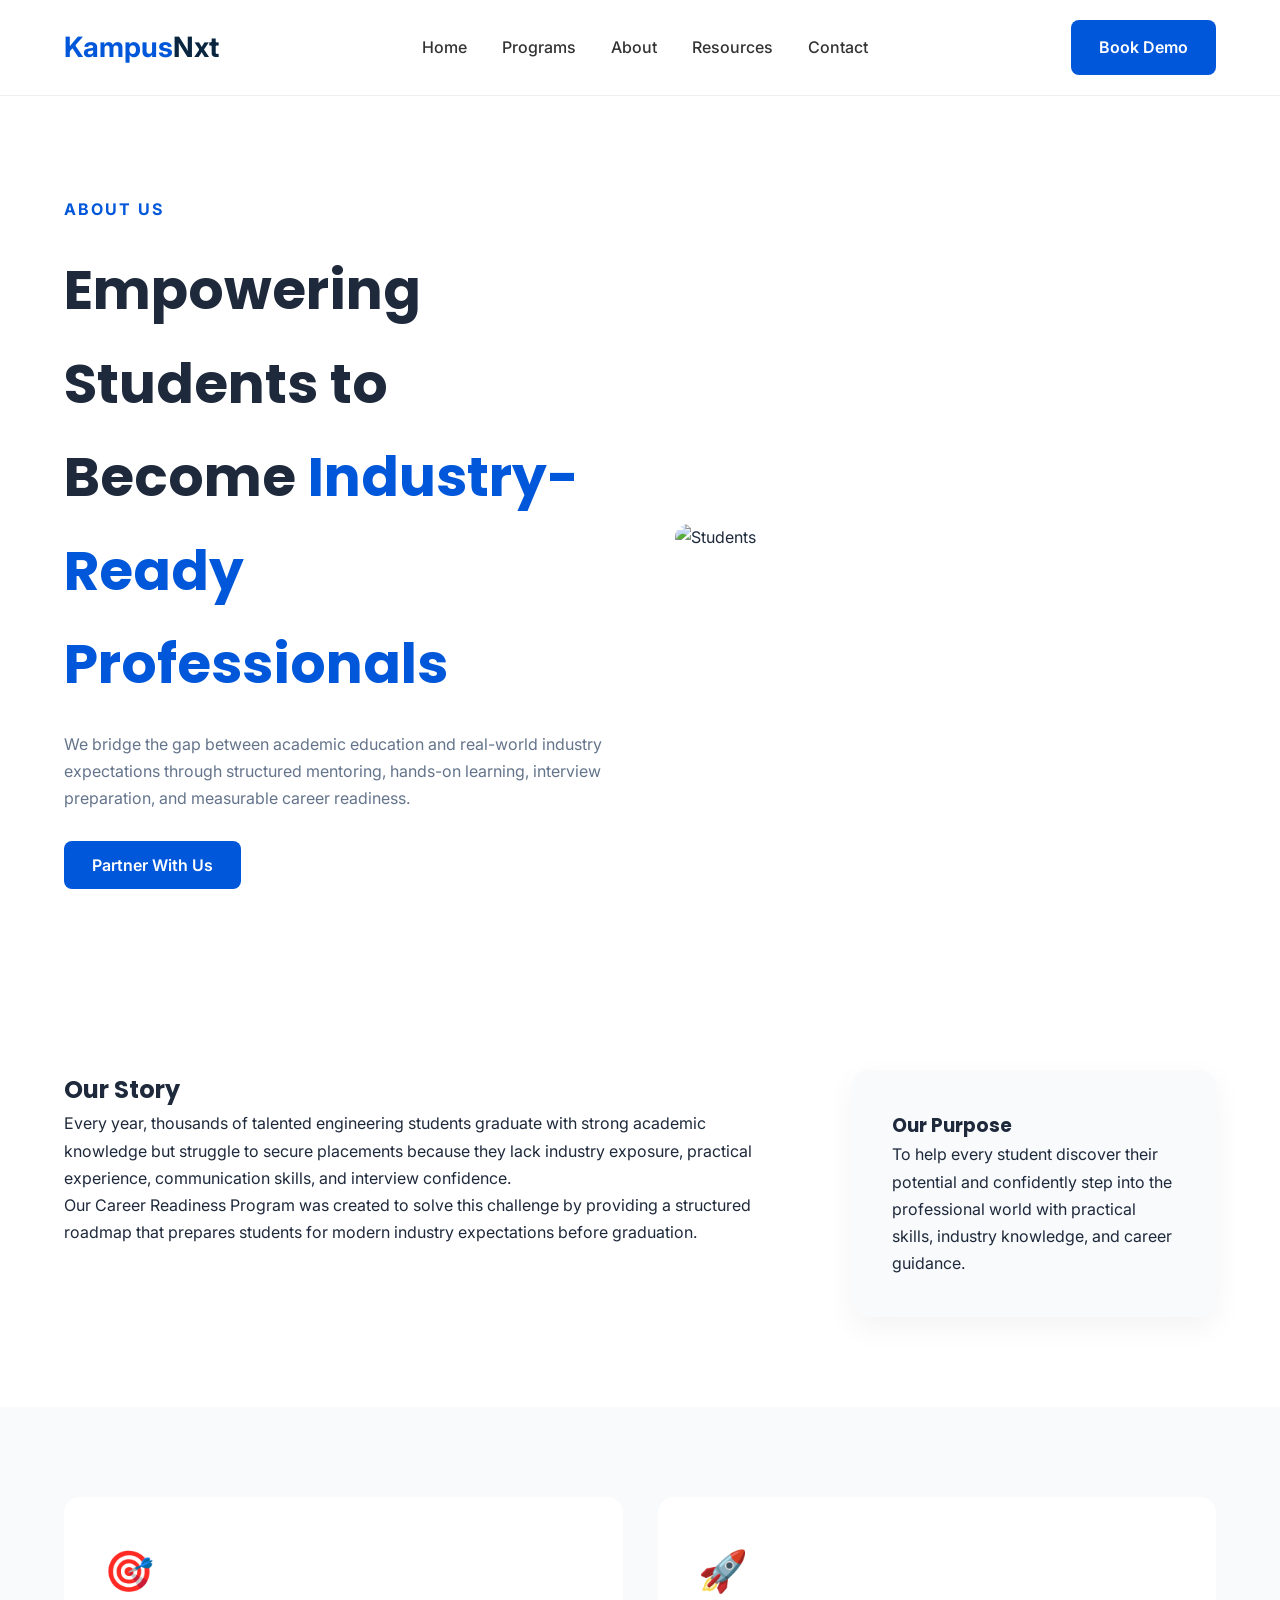
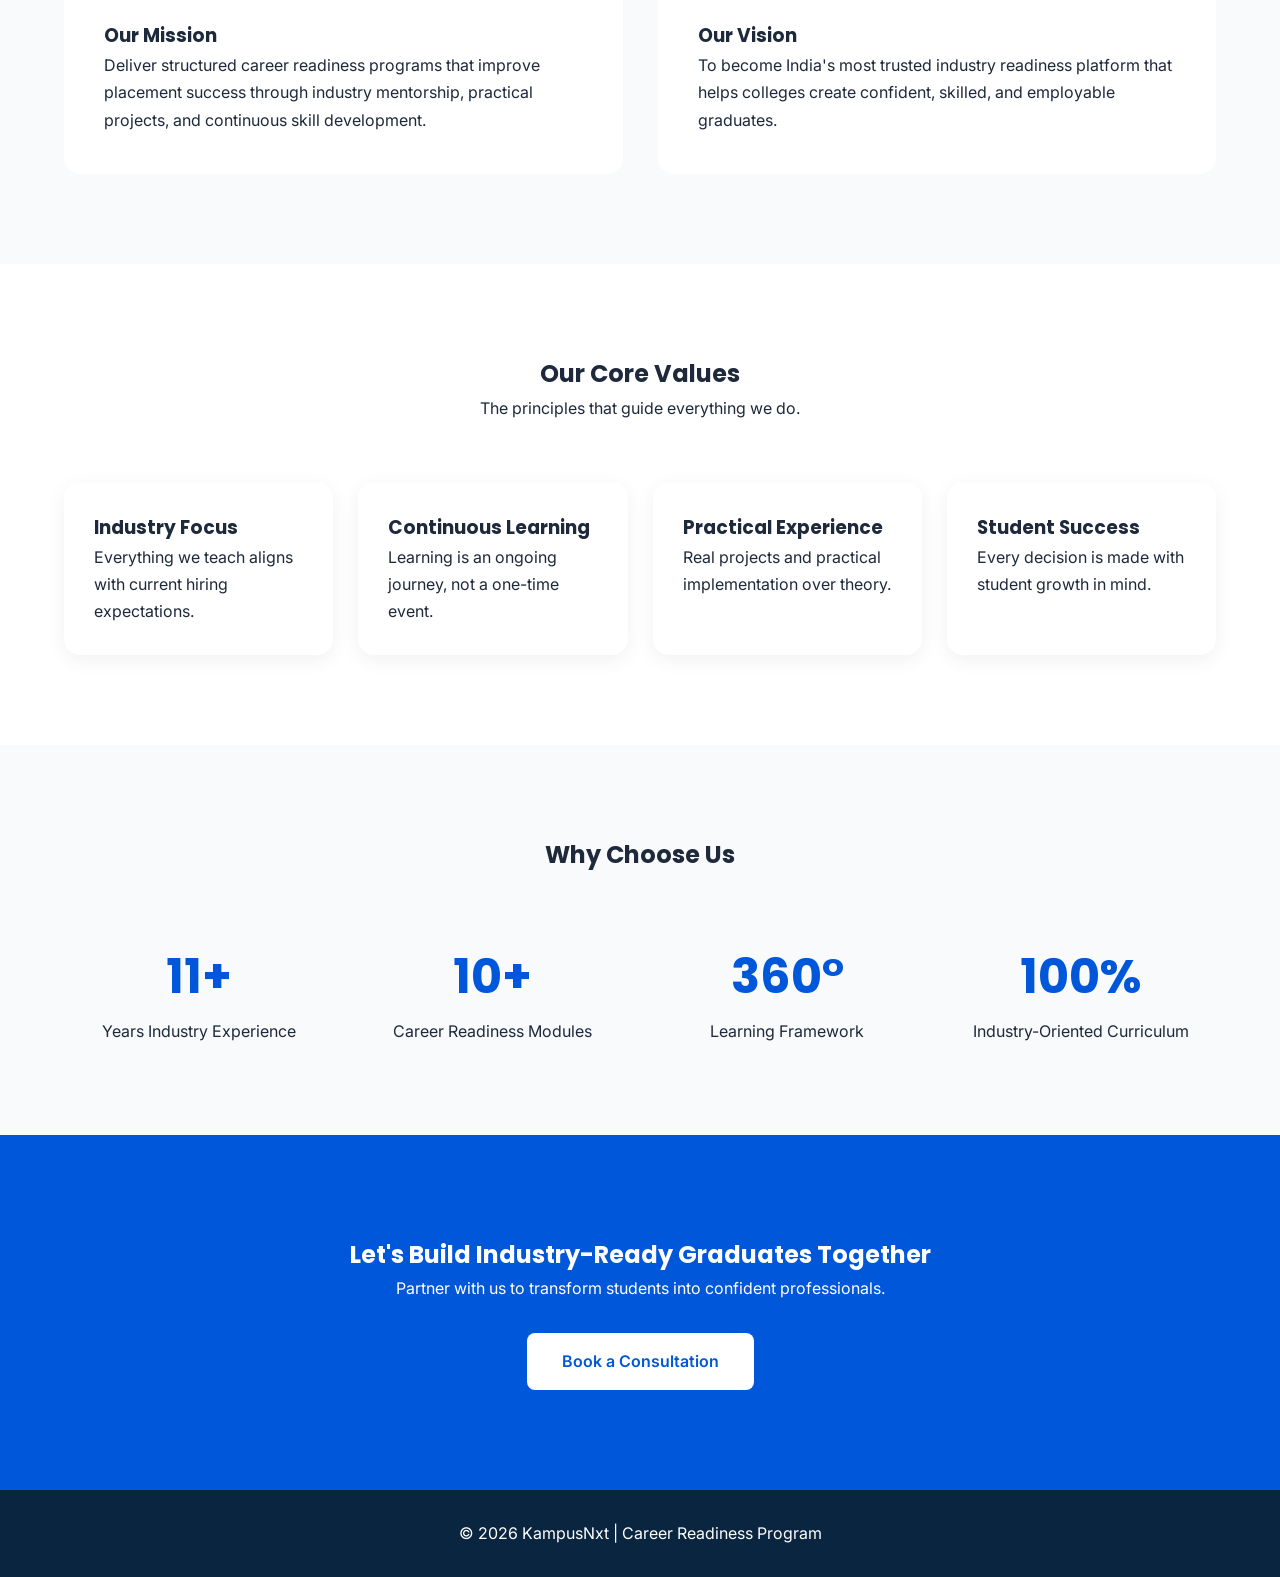
==== index.html @ c25f449a "Rename Home.html to index.html" ====
<!DOCTYPE html>
<html lang="en">
<head>
    <meta charset="UTF-8">
    <meta name="viewport" content="width=device-width, initial-scale=1.0">
    <title>About Us | Career Readiness Program</title>

    <link rel="preconnect" href="https://fonts.googleapis.com">
    <link rel="preconnect" href="https://fonts.gstatic.com" crossorigin>

    <link href="https://fonts.googleapis.com/css2?family=Inter:wght@300;400;500;600&family=Poppins:wght@400;600;700&display=swap" rel="stylesheet">

    <link rel="stylesheet" href="style.css">
</head>

<body>

<!-- ================= NAVBAR ================= -->

<nav class="navbar">

    <div class="container nav-wrapper">

        <div class="logo">
            Kampus<span>Nxt</span>
        </div>

        <ul class="nav-links">
            <li><a href="#">Home</a></li>
            <li><a href="#">Programs</a></li>
            <li><a href="#">About</a></li>
            <li><a href="#">Resources</a></li>
            <li><a href="#">Contact</a></li>
        </ul>

        <a href="#" class="btn-primary">Book Demo</a>

    </div>

</nav>


<!-- ================= HERO ================= -->

<section class="hero">

<div class="container hero-grid">

<div>

<span class="tag">ABOUT US</span>

<h1>
Empowering Students to Become
<span>Industry-Ready Professionals</span>
</h1>

<p>
We bridge the gap between academic education and real-world
industry expectations through structured mentoring, hands-on
learning, interview preparation, and measurable career readiness.
</p>

<a href="#" class="btn-primary">
Partner With Us
</a>

</div>

<div>

<img src="https://images.unsplash.com/photo-1522202176988-66273c2fd55f?w=900"
alt="Students">

</div>

</div>

</section>


<!-- ================= OUR STORY ================= -->

<section class="section">

<div class="container two-column">

<div>

<h2>Our Story</h2>

<p>

Every year, thousands of talented engineering students graduate with
strong academic knowledge but struggle to secure placements because
they lack industry exposure, practical experience, communication
skills, and interview confidence.

</p>

<p>

Our Career Readiness Program was created to solve this challenge by
providing a structured roadmap that prepares students for modern
industry expectations before graduation.

</p>

</div>

<div class="card">

<h3>Our Purpose</h3>

<p>

To help every student discover their potential and confidently step
into the professional world with practical skills, industry
knowledge, and career guidance.

</p>

</div>

</div>

</section>


<!-- ================= MISSION VISION ================= -->

<section class="gray">

<div class="container cards">

<div class="info-card">

<div class="icon">🎯</div>

<h3>Our Mission</h3>

<p>

Deliver structured career readiness programs that improve placement
success through industry mentorship, practical projects, and
continuous skill development.

</p>

</div>


<div class="info-card">

<div class="icon">🚀</div>

<h3>Our Vision</h3>

<p>

To become India's most trusted industry readiness platform that helps
colleges create confident, skilled, and employable graduates.

</p>

</div>

</div>

</section>


<!-- ================= VALUES ================= -->

<section class="section">

<div class="container">

<div class="center">

<h2>Our Core Values</h2>

<p>
The principles that guide everything we do.
</p>

</div>


<div class="values">

<div class="value-card">
<h3>Industry Focus</h3>
<p>Everything we teach aligns with current hiring expectations.</p>
</div>

<div class="value-card">
<h3>Continuous Learning</h3>
<p>Learning is an ongoing journey, not a one-time event.</p>
</div>

<div class="value-card">
<h3>Practical Experience</h3>
<p>Real projects and practical implementation over theory.</p>
</div>

<div class="value-card">
<h3>Student Success</h3>
<p>Every decision is made with student growth in mind.</p>
</div>

</div>

</div>

</section>


<!-- ================= WHY US ================= -->

<section class="gray">

<div class="container">

<div class="center">

<h2>Why Choose Us</h2>

</div>

<div class="stats">

<div>
<h2>11+</h2>
<p>Years Industry Experience</p>
</div>

<div>
<h2>10+</h2>
<p>Career Readiness Modules</p>
</div>

<div>
<h2>360°</h2>
<p>Learning Framework</p>
</div>

<div>
<h2>100%</h2>
<p>Industry-Oriented Curriculum</p>
</div>

</div>

</div>

</section>


<!-- ================= CTA ================= -->

<section class="cta">

<div class="container">

<h2>
Let's Build Industry-Ready Graduates Together
</h2>

<p>
Partner with us to transform students into confident professionals.
</p>

<a href="#" class="btn-light">
Book a Consultation
</a>

</div>

</section>



<!-- ================= FOOTER ================= -->

<footer>

<div class="container">

<p>

© 2026 KampusNxt | Career Readiness Program

</p>

</div>

</footer>

</body>
</html>
---- style.css ----
*{
    margin:0;
    padding:0;
    box-sizing:border-box;
}

body{

    font-family:Inter,sans-serif;
    color:#1e293b;
    background:#fff;
    line-height:1.7;
}

.container{

    width:90%;
    max-width:1200px;
    margin:auto;
}

h1,h2,h3{

    font-family:Poppins,sans-serif;
}

img{

    width:100%;
    display:block;
    border-radius:20px;
}

a{
    text-decoration:none;
}

.navbar{

    background:#fff;
    padding:20px 0;
    border-bottom:1px solid #eee;
    position:sticky;
    top:0;
    z-index:100;
}

.nav-wrapper{

    display:flex;
    justify-content:space-between;
    align-items:center;
}

.logo{

    font-size:28px;
    font-weight:700;
    color:#0057D9;
}

.logo span{

    color:#0A2540;
}

.nav-links{

    display:flex;
    list-style:none;
    gap:35px;
}

.nav-links a{

    color:#333;
    font-weight:500;
}

.btn-primary{

    background:#0057D9;
    color:#fff;
    padding:14px 28px;
    border-radius:8px;
    font-weight:600;
}

.hero{

    padding:100px 0;
}

.hero-grid{

    display:grid;
    grid-template-columns:1fr 1fr;
    gap:70px;
    align-items:center;
}

.tag{

    color:#0057D9;
    font-weight:700;
    letter-spacing:2px;
}

.hero h1{

    font-size:55px;
    margin:20px 0;
}

.hero h1 span{

    color:#0057D9;
}

.hero p{

    margin-bottom:40px;
    color:#64748b;
}

.section{

    padding:90px 0;
}

.two-column{

    display:grid;
    grid-template-columns:2fr 1fr;
    gap:60px;
}

.card{

    background:#F8FAFC;
    padding:40px;
    border-radius:16px;
    box-shadow:0 10px 30px rgba(0,0,0,.05);
}

.gray{

    background:#F8FAFC;
    padding:90px 0;
}

.cards{

    display:grid;
    grid-template-columns:repeat(2,1fr);
    gap:35px;
}

.info-card{

    background:#fff;
    padding:40px;
    border-radius:16px;
}

.icon{

    font-size:40px;
    margin-bottom:15px;
}

.center{

    text-align:center;
    margin-bottom:60px;
}

.values{

    display:grid;
    grid-template-columns:repeat(4,1fr);
    gap:25px;
}

.value-card{

    padding:30px;
    border-radius:16px;
    background:#fff;
    box-shadow:0 5px 20px rgba(0,0,0,.06);
    transition:.3s;
}

.value-card:hover{

    transform:translateY(-8px);
}

.stats{

    display:grid;
    grid-template-columns:repeat(4,1fr);
    gap:25px;
    text-align:center;
}

.stats h2{

    font-size:48px;
    color:#0057D9;
}

.cta{

    background:#0057D9;
    color:#fff;
    text-align:center;
    padding:100px 0;
}

.btn-light{

    display:inline-block;
    margin-top:30px;
    background:#fff;
    color:#0057D9;
    padding:15px 35px;
    border-radius:8px;
    font-weight:600;
}

footer{

    padding:30px;
    text-align:center;
    background:#0A2540;
    color:#fff;
}

@media(max-width:992px){

.hero-grid,
.two-column,
.cards,
.values,
.stats{

grid-template-columns:1fr;
}

.nav-links{

display:none;
}

.hero h1{

font-size:38px;
}

}
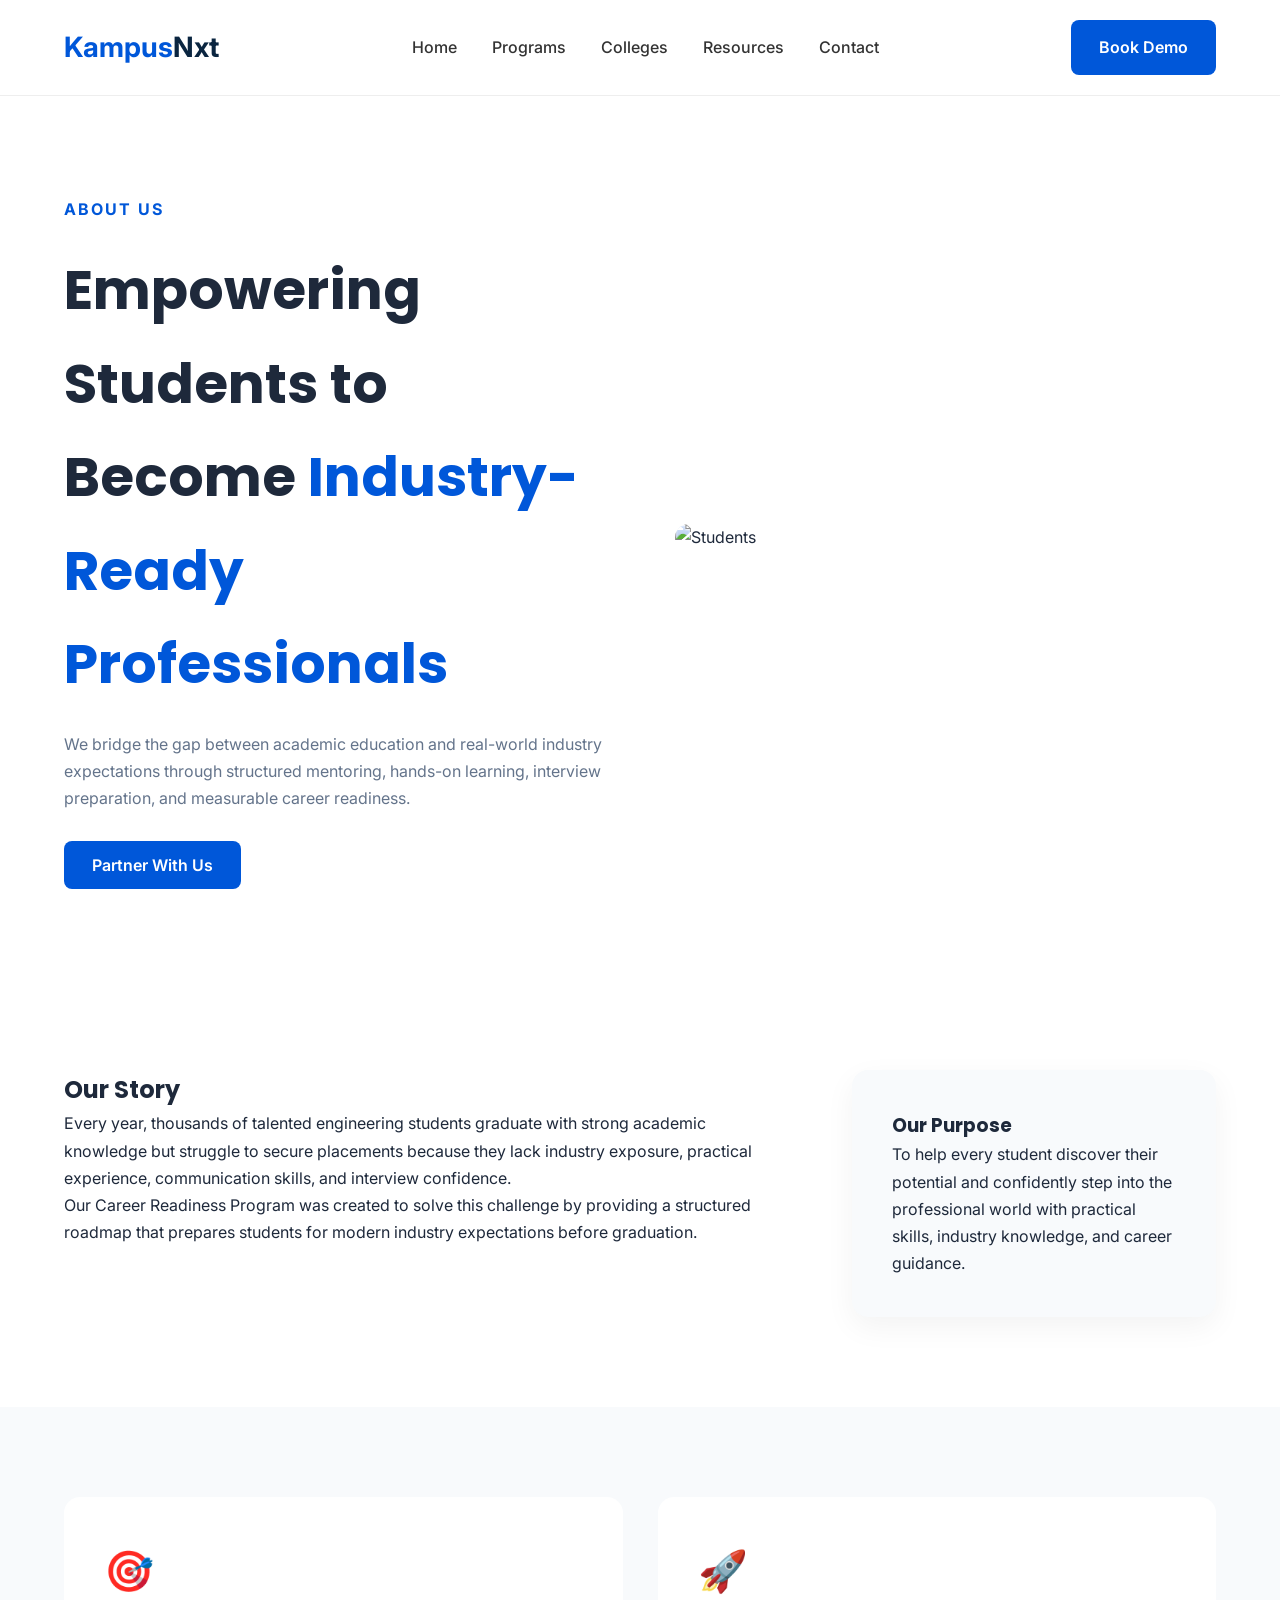
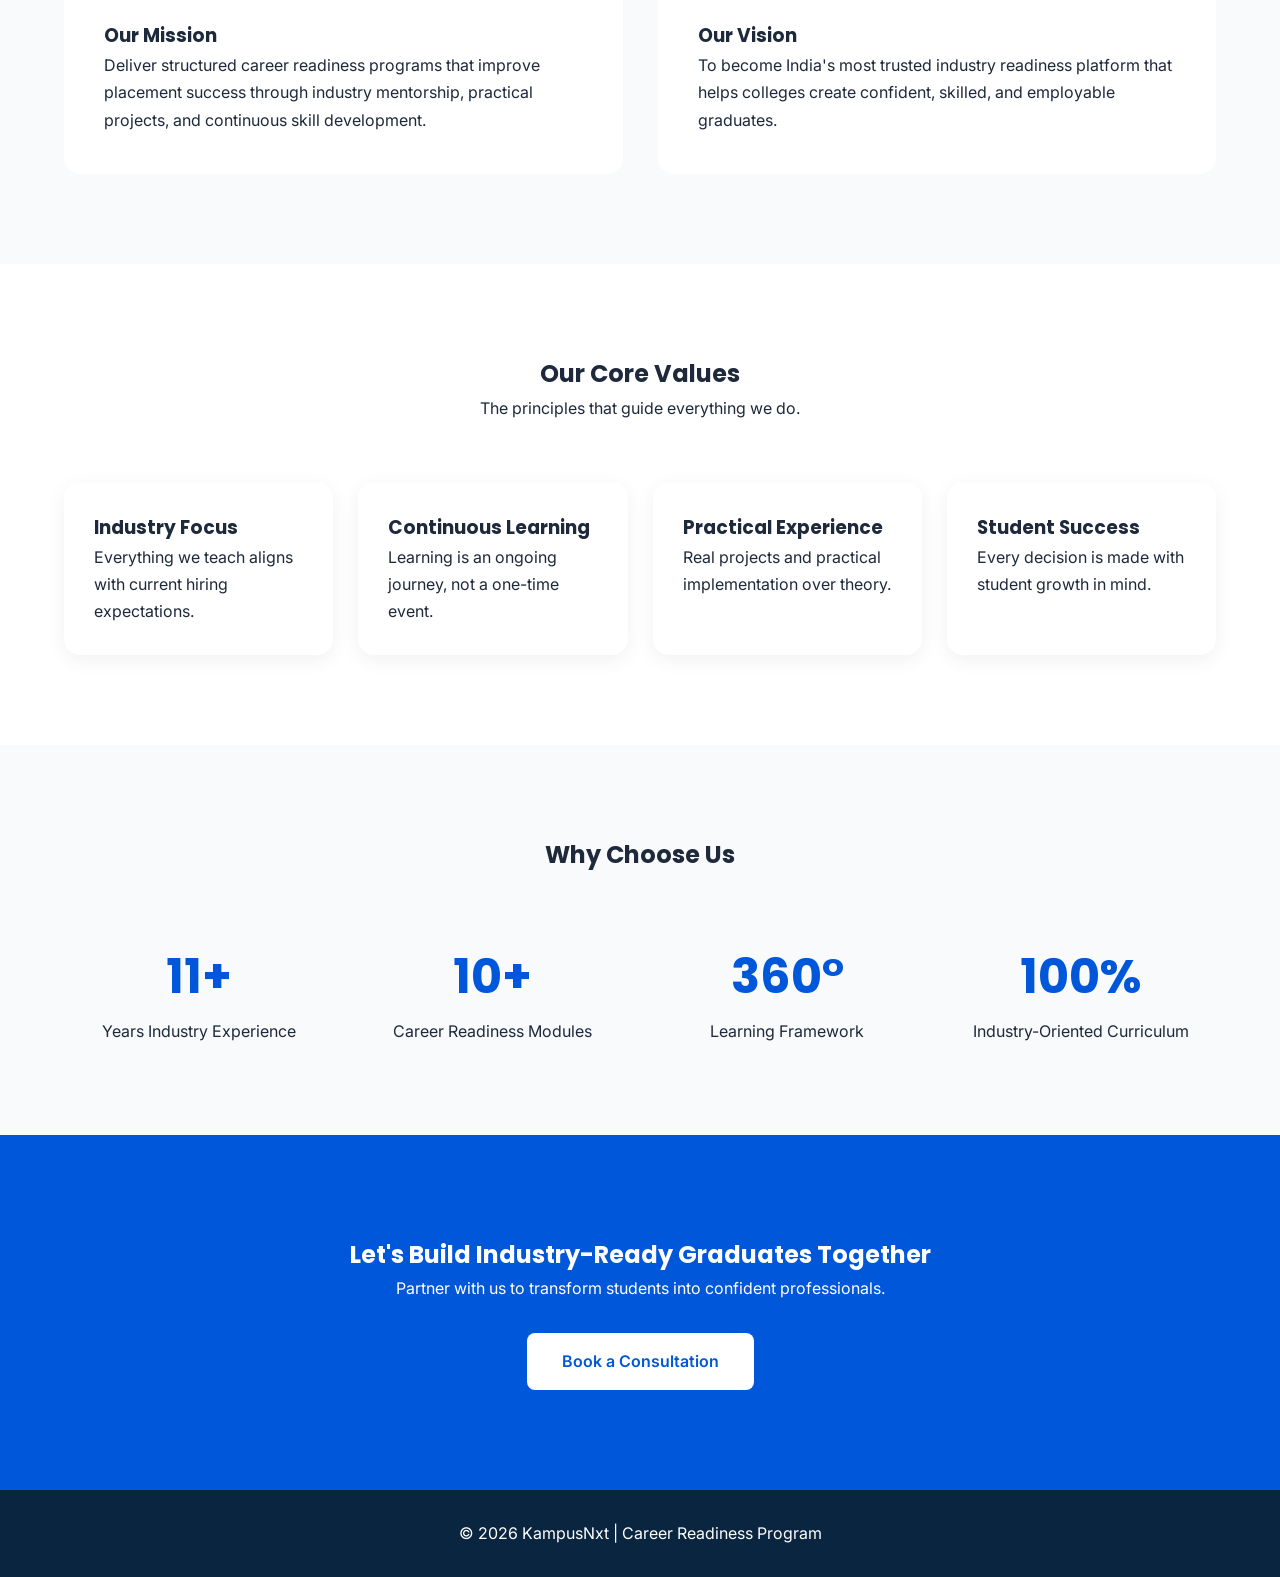
==== commit 152bb46a: "Fix HTML formatting and update navigation links" ====
--- a/index.html
+++ b/index.html
@@ -26,11 +26,11 @@
         </div>
 
         <ul class="nav-links">
-            <li><a href="#">Home</a></li>
-            <li><a href="#">Programs</a></li>
-            <li><a href="#">About</a></li>
-            <li><a href="#">Resources</a></li>
-            <li><a href="#">Contact</a></li>
+            <a href="index.html">Home</a>
+            <a href="Programs.html">Programs</a>
+            <a href="Colleges.html">Colleges</a>
+            <a href="Resources.html">Resources</a>
+            <a href="contact.html">Contact</a>
         </ul>
 
         <a href="#" class="btn-primary">Book Demo</a>
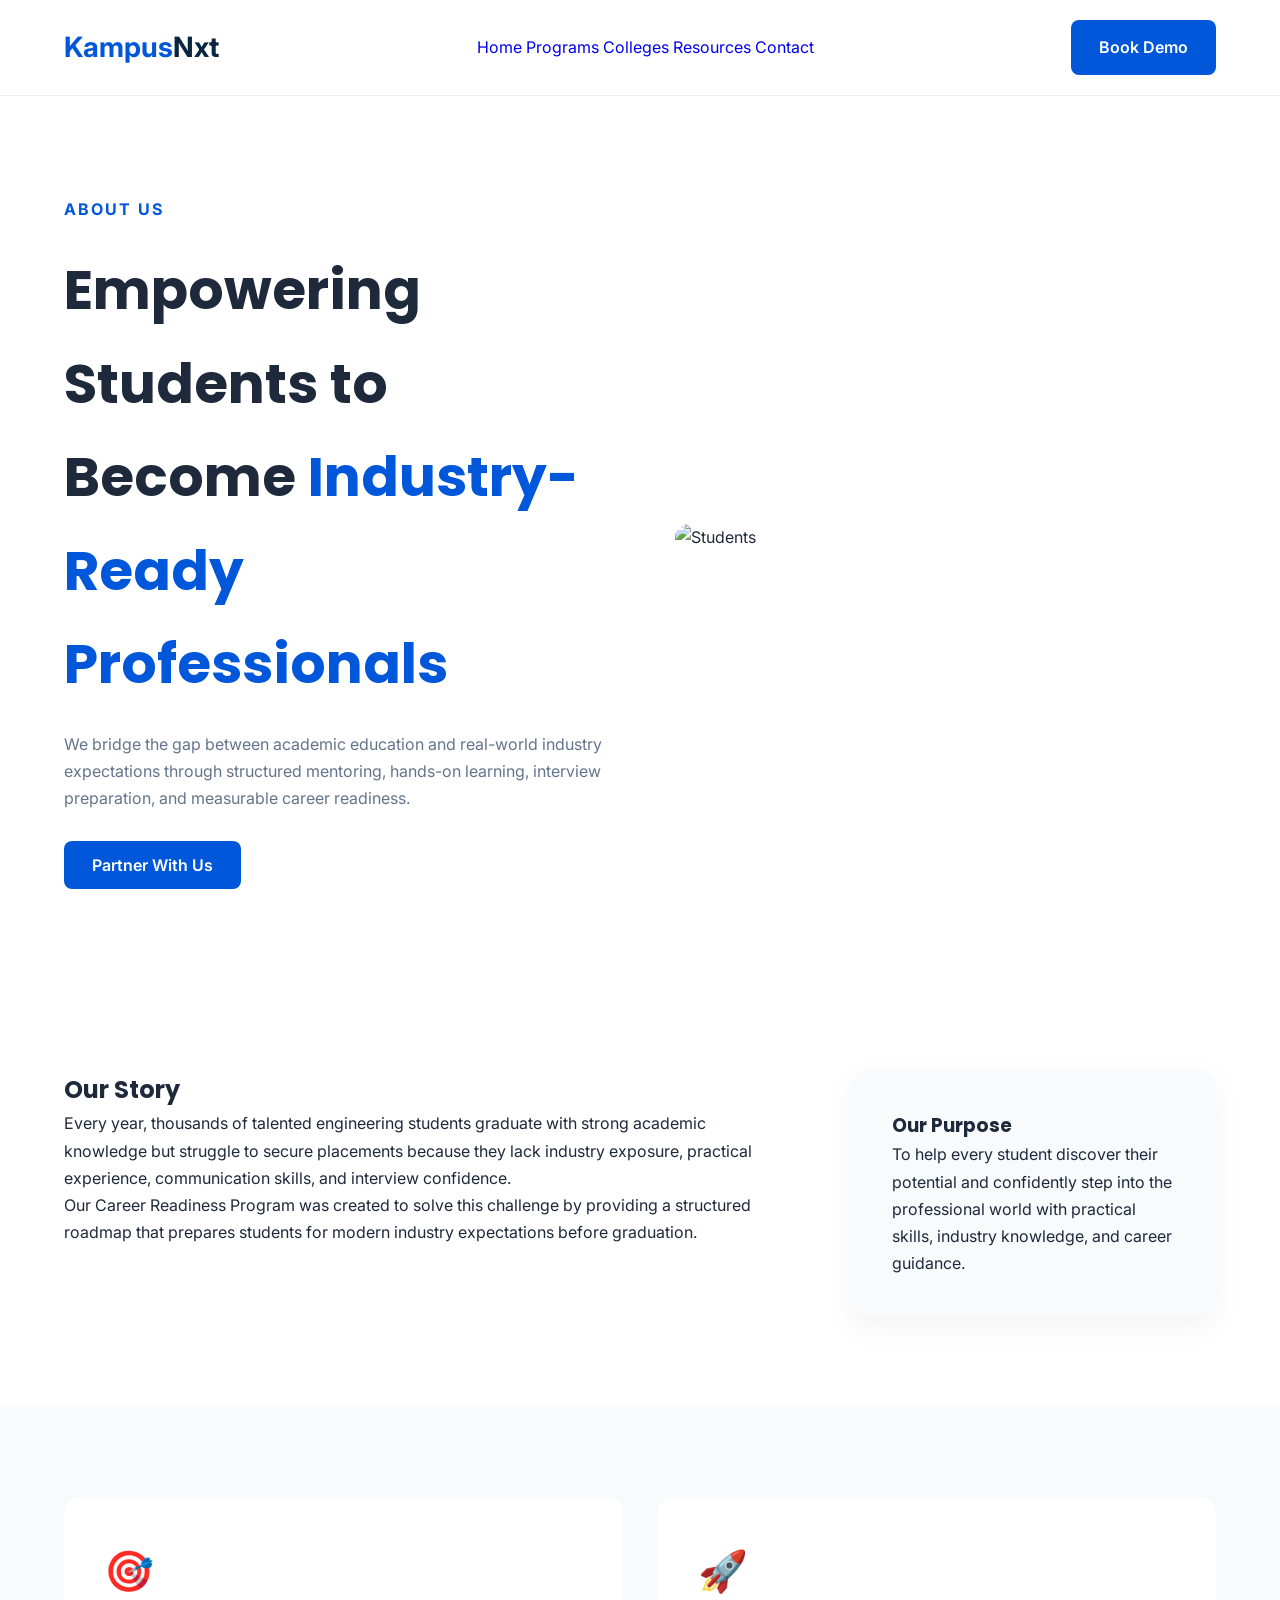
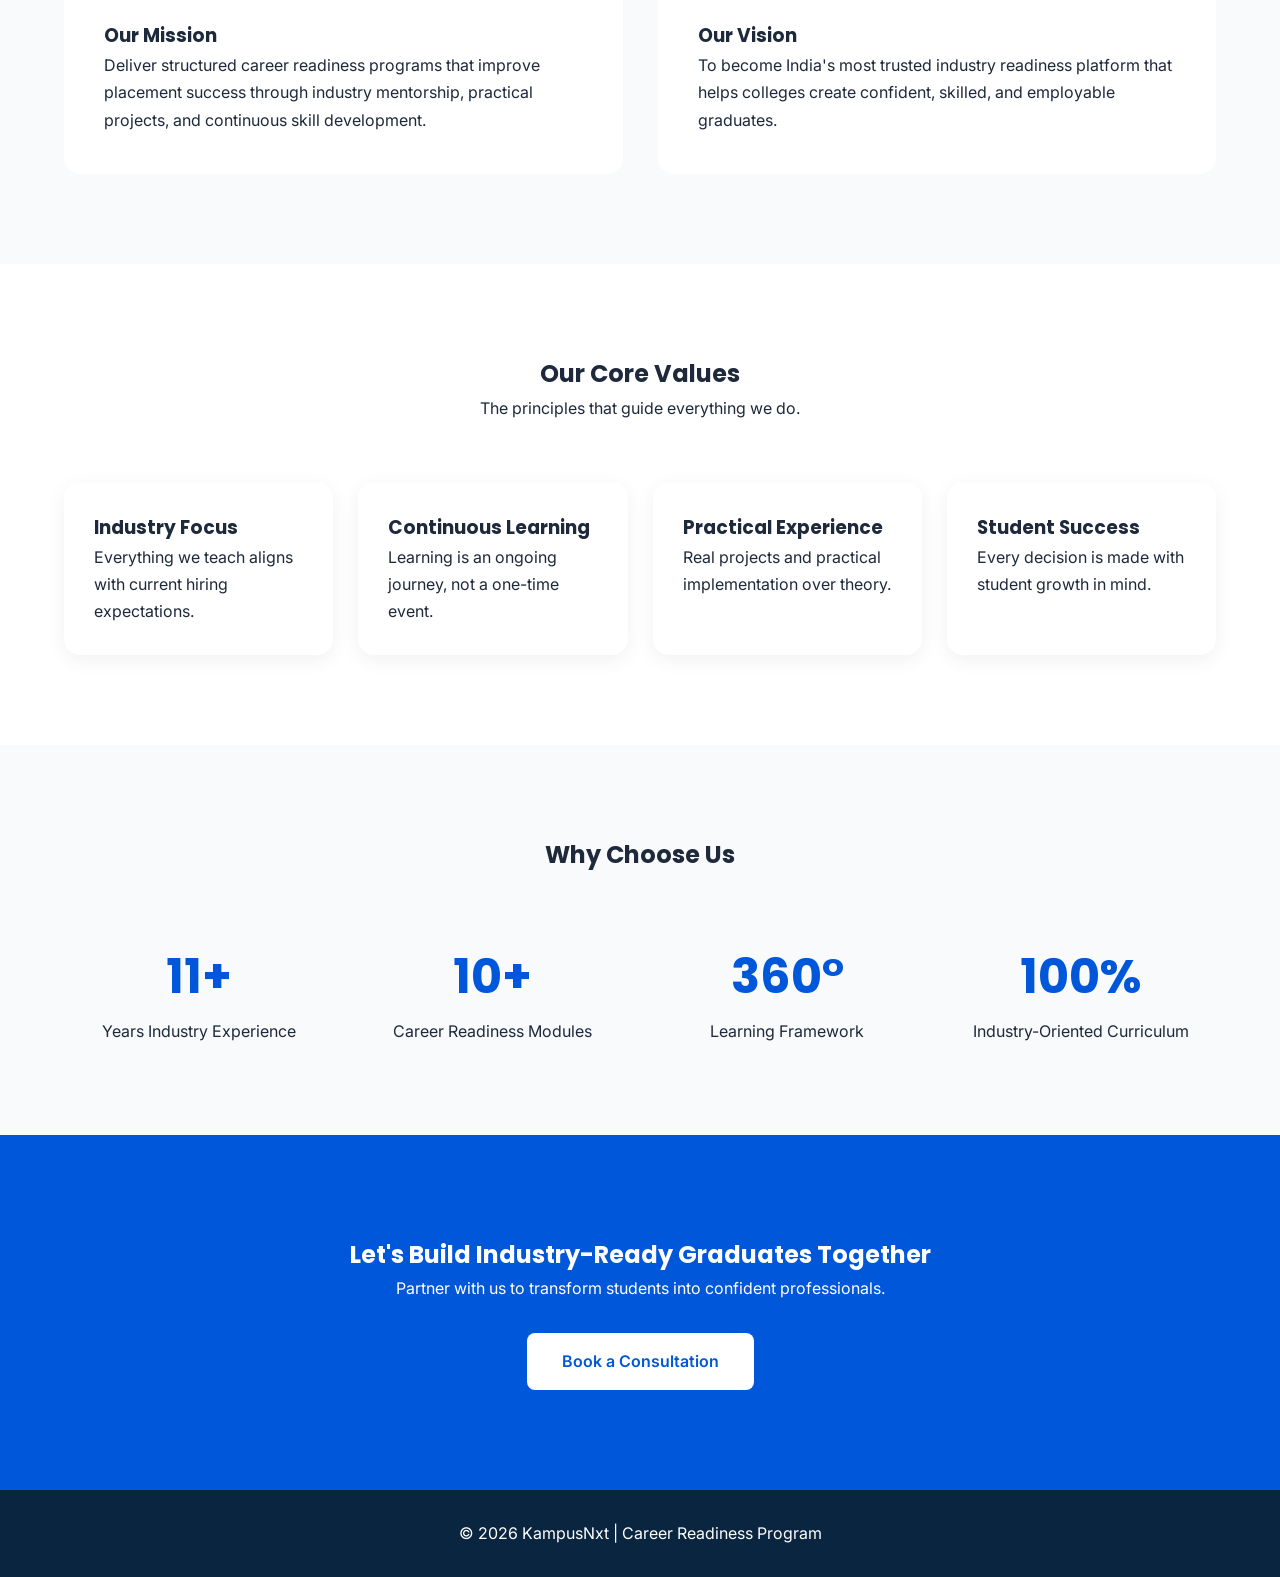
==== commit 8c7b9605: "Fix HTML formatting and structure" ====
--- a/index.html
+++ b/index.html
@@ -25,13 +25,13 @@
             Kampus<span>Nxt</span>
         </div>
 
-        <ul class="nav-links">
+        <nav>
             <a href="index.html">Home</a>
             <a href="Programs.html">Programs</a>
             <a href="Colleges.html">Colleges</a>
             <a href="Resources.html">Resources</a>
             <a href="contact.html">Contact</a>
-        </ul>
+        </nav>
 
         <a href="#" class="btn-primary">Book Demo</a>
 
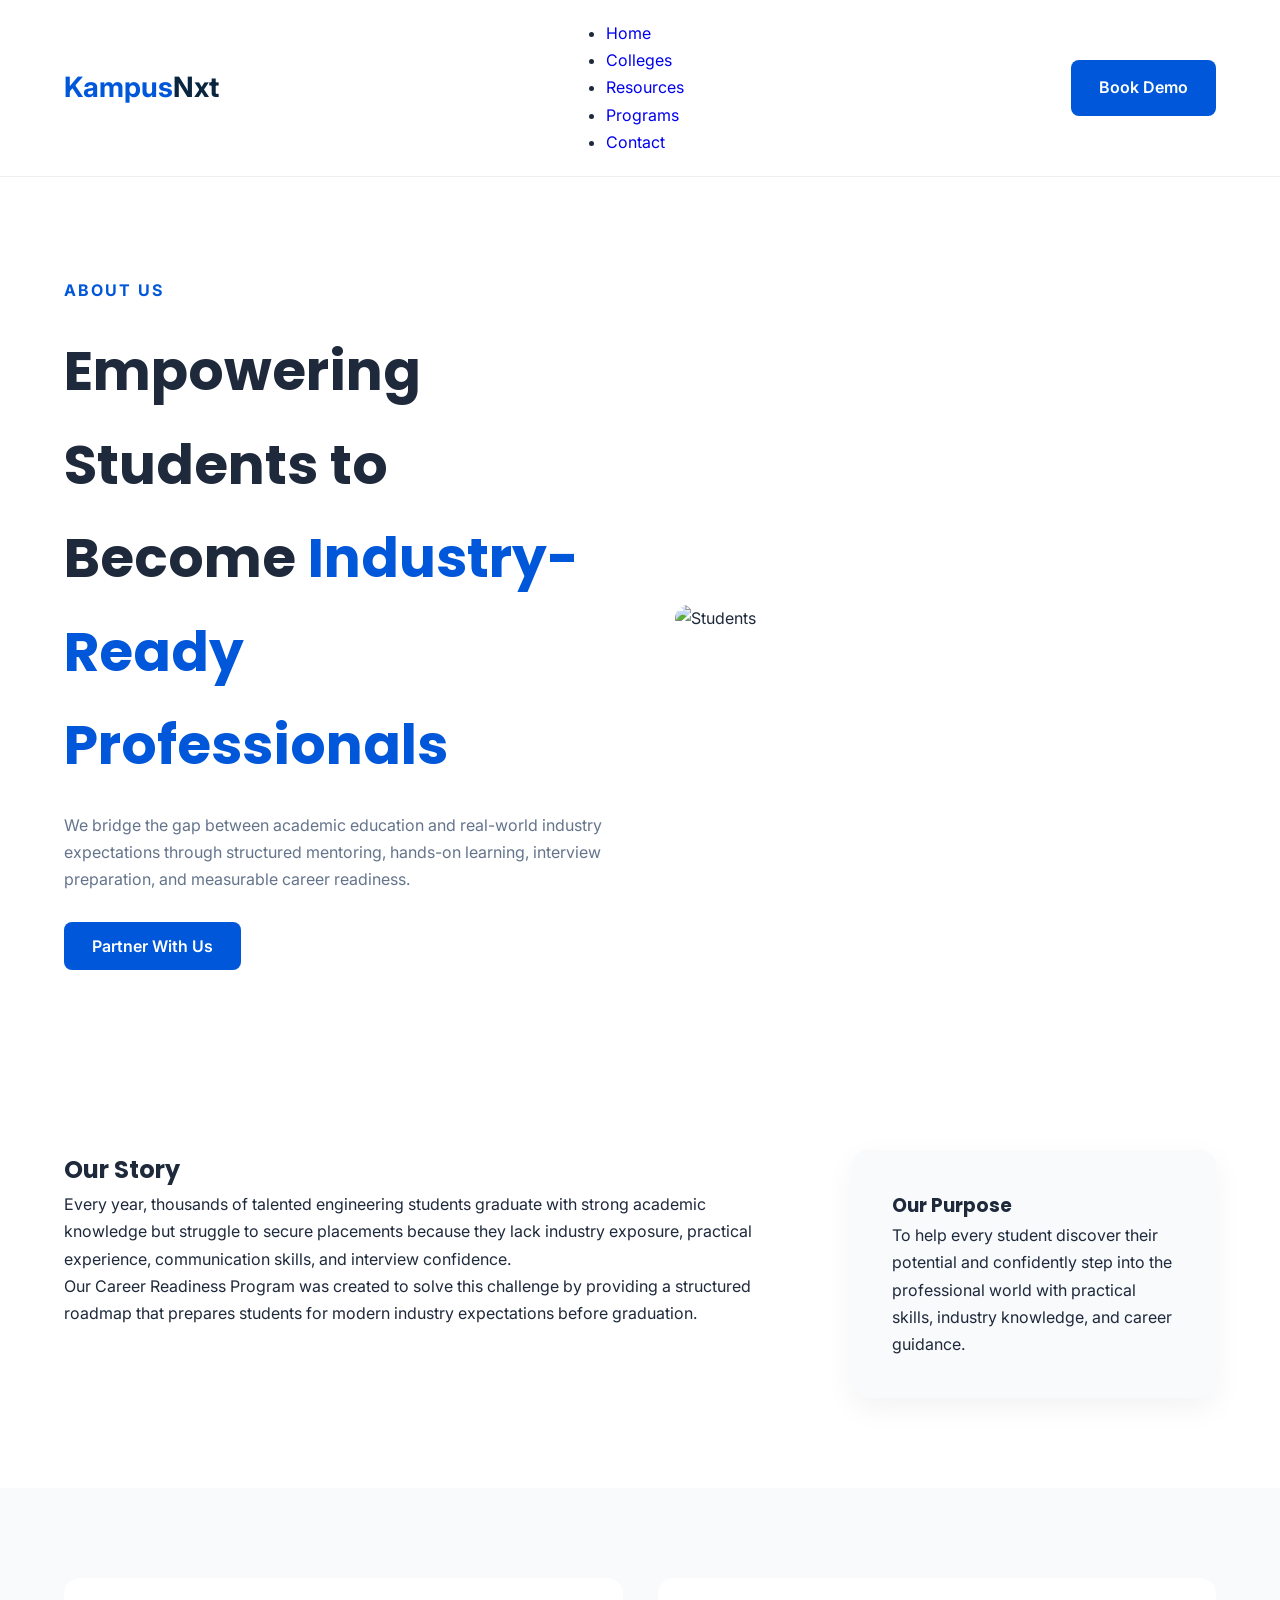
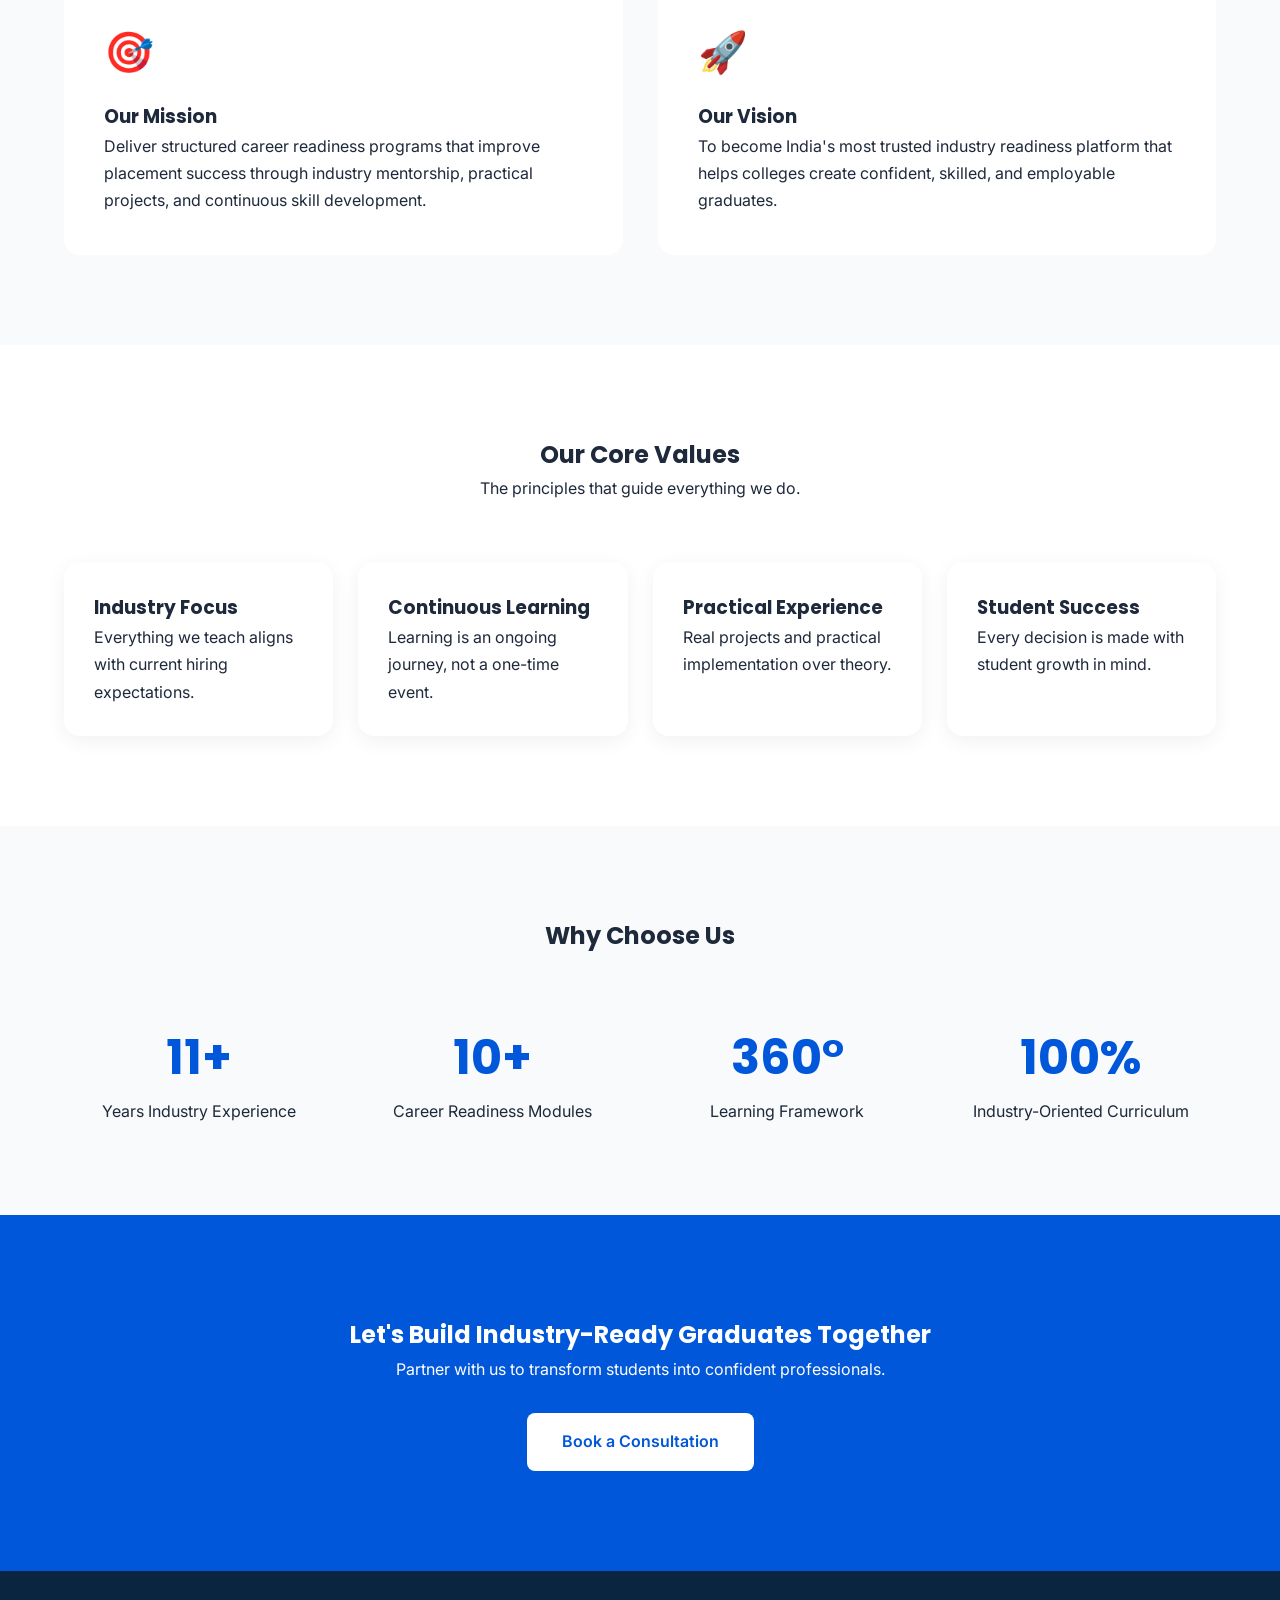
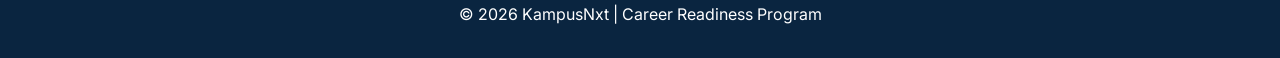
==== commit db9ec0a8: "Update index.html" ====
--- a/index.html
+++ b/index.html
@@ -25,13 +25,14 @@
             Kampus<span>Nxt</span>
         </div>
 
-        <nav>
-            <a href="index.html">Home</a>
-            <a href="Programs.html">Programs</a>
-            <a href="Colleges.html">Colleges</a>
-            <a href="Resources.html">Resources</a>
-            <a href="contact.html">Contact</a>
-        </nav>
+        <ul>
+            <li><a href="index.html">Home</a></li>
+            <li><a href="Colleges.html">Colleges</a></li>
+            <li><a href="Resources.html">Resources</a></li>
+            <li><a href="Programs.html" class="active">Programs</a></li>
+             <li><a href="contact.html">Contact</a></li>
+
+        </ul>
 
         <a href="#" class="btn-primary">Book Demo</a>
 
